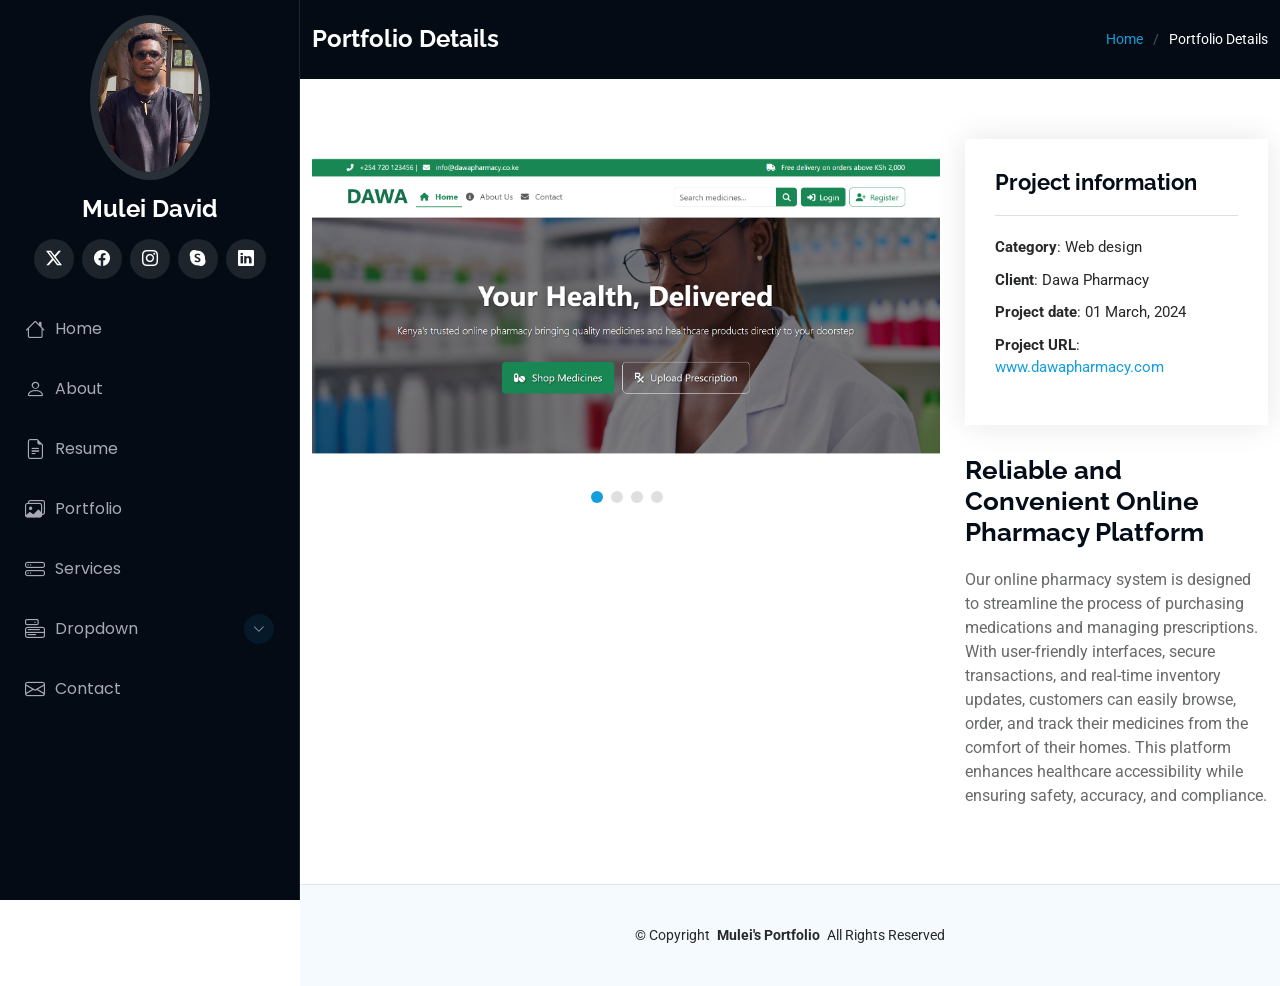
==== portfolio-details.html @ e1dee4e0 "first commit" ====
<!DOCTYPE html>
<html lang="en">

<head>
  <meta charset="utf-8">
  <meta content="width=device-width, initial-scale=1.0" name="viewport">
  <title>MUlei's Portfolio</title>
  <meta content="" name="description">
  <meta content="" name="keywords">

  <!-- Favicons -->
 <link href="assests\images\Favicon 2.png" rel="icon">
  <link href="assests\images\favicon.png" rel="apple-touch-icon">

  <!-- Fonts -->
  <link href="https://fonts.googleapis.com" rel="preconnect">
  <link href="https://fonts.gstatic.com" rel="preconnect" crossorigin>
  <link href="https://fonts.googleapis.com/css2?family=Roboto:ital,wght@0,100;0,300;0,400;0,500;0,700;0,900;1,100;1,300;1,400;1,500;1,700;1,900&family=Poppins:ital,wght@0,100;0,200;0,300;0,400;0,500;0,600;0,700;0,800;0,900;1,100;1,200;1,300;1,400;1,500;1,600;1,700;1,800;1,900&family=Raleway:ital,wght@0,100;0,200;0,300;0,400;0,500;0,600;0,700;0,800;0,900;1,100;1,200;1,300;1,400;1,500;1,600;1,700;1,800;1,900&display=swap" rel="stylesheet">

  <!-- Vendor CSS Files -->
  <link href="assests\vendor\bootstrap\css\bootstrap.min.css" rel="stylesheet">
  <link href="assests\vendor\bootstrap-icons\bootstrap-icons.css" rel="stylesheet">
  <link href="assests\vendor\aos\aos.css" rel="stylesheet">
  <link href="assests\vendor\glightbox\css\glightbox.min.css" rel="stylesheet">
  <link href="assests\vendor\swiper\swiper-bundle.min.css" rel="stylesheet">

  <!-- Main CSS File -->
  <link href="assests\css\main.css" rel="stylesheet">

</head>

<body class="portfolio-details-page">

  <header id="header" class="header dark-background d-flex flex-column">
    <i class="header-toggle d-xl-none bi bi-list"></i>

    <div class="profile-img">
      <img src="assests\images\profile image.jpg" alt="" class="img-fluid rounded-circle">
    </div>

    <a href="index.html" class="logo d-flex align-items-center justify-content-center">
      
      <h1 class="sitename">Mulei David</h1>
    </a>

    <div class="social-links text-center">
      <a href="#" class="twitter"><i class="bi bi-twitter-x"></i></a>
      <a href="#" class="facebook"><i class="bi bi-facebook"></i></a>
      <a href="#" class="instagram"><i class="bi bi-instagram"></i></a>
      <a href="#" class="google-plus"><i class="bi bi-skype"></i></a>
      <a href="#" class="linkedin"><i class="bi bi-linkedin"></i></a>
    </div>

    <nav id="navmenu" class="navmenu">
      <ul>
        <li><a href="#hero"><i class="bi bi-house navicon"></i>Home</a></li>
        <li><a href="#about"><i class="bi bi-person navicon"></i> About</a></li>
        <li><a href="#resume"><i class="bi bi-file-earmark-text navicon"></i> Resume</a></li>
        <li><a href="#portfolio"><i class="bi bi-images navicon"></i> Portfolio</a></li>
        <li><a href="#services"><i class="bi bi-hdd-stack navicon"></i> Services</a></li>
        <li class="dropdown"><a href="#"><i class="bi bi-menu-button navicon"></i> <span>Dropdown</span> <i class="bi bi-chevron-down toggle-dropdown"></i></a>
          <ul>
            <li><a href="#">Dropdown 1</a></li>
            <li class="dropdown"><a href="#"><span>Deep Dropdown</span> <i class="bi bi-chevron-down toggle-dropdown"></i></a>
              <ul>
                <li><a href="#">Deep Dropdown 1</a></li>
                <li><a href="#">Deep Dropdown 2</a></li>
                <li><a href="#">Deep Dropdown 3</a></li>
                <li><a href="#">Deep Dropdown 4</a></li>
                <li><a href="#">Deep Dropdown 5</a></li>
              </ul>
            </li>
            <li><a href="#">Dropdown 2</a></li>
            <li><a href="#">Dropdown 3</a></li>
            <li><a href="#">Dropdown 4</a></li>
          </ul>
        </li>
        <li><a href="#contact"><i class="bi bi-envelope navicon"></i> Contact</a></li>
      </ul>
    </nav>

  </header>

  <main class="main">

    <!-- Page Title -->
    <div class="page-title dark-background">
      <div class="container d-lg-flex justify-content-between align-items-center">
        <h1 class="mb-2 mb-lg-0">Portfolio Details</h1>
        <nav class="breadcrumbs">
          <ol>
            <li><a href="index.html">Home</a></li>
            <li class="current">Portfolio Details</li>
          </ol>
        </nav>
      </div>
    </div><!-- End Page Title -->

    <!-- Portfolio Details Section -->
    <section id="portfolio-details" class="portfolio-details section">

      <div class="container" data-aos="fade-up" data-aos-delay="100">

        <div class="row gy-4">

          <div class="col-lg-8">
            <div class="portfolio-details-slider swiper init-swiper">

              <script type="application/json" class="swiper-config">
                {
                  "loop": true,
                  "speed": 600,
                  "autoplay": {
                    "delay": 5000
                  },
                  "slidesPerView": "auto",
                  "pagination": {
                    "el": ".swiper-pagination",
                    "type": "bullets",
                    "clickable": true
                  }
                }
              </script>

              <div class="swiper-wrapper align-items-center">

                <div class="swiper-slide">
                  <img src="assests\images\portfolio\dawa.png" alt="">
                </div>

                <div class="swiper-slide">
                  <img src="assests\images\portfolio\profile.png" alt="">
                </div>

                <div class="swiper-slide">
                  <img src="assests\images\portfolio\cart.png" alt="">
                </div>

                <div class="swiper-slide">
                  <img src="" alt="">
                </div>

              </div>
              <div class="swiper-pagination"></div>
            </div>
          </div>

          <div class="col-lg-4">
            <div class="portfolio-info" data-aos="fade-up" data-aos-delay="200">
              <h3>Project information</h3>
              <ul>
                <li><strong>Category</strong>: Web design</li>
                <li><strong>Client</strong>: Dawa Pharmacy </li>
                <li><strong>Project date</strong>: 01 March, 2024</li>
                <li><strong>Project URL</strong>: <a href="#">www.dawapharmacy.com</a></li>
              </ul>
            </div>
            <div class="portfolio-description" data-aos="fade-up" data-aos-delay="300">
              <h2>Reliable and Convenient Online Pharmacy Platform</h2>
              <p>
                Our online pharmacy system is designed to streamline the process of purchasing medications and managing prescriptions. With user-friendly interfaces, secure transactions, and real-time inventory updates, customers can easily browse, order, and track their medicines from the comfort of their homes. This platform enhances healthcare accessibility while ensuring safety, accuracy, and compliance.
              </p>
            </div>
          </div>

        </div>

      </div>

    </section><!-- /Portfolio Details Section -->

  </main>

  <footer id="footer" class="footer position-relative light-background">

    <div class="container">
      <div class="copyright text-center ">
        <p>© <span>Copyright</span> <strong class="px-1 sitename">Mulei's Portfolio</strong>  <span>All Rights Reserved</span></p>
      </div>
      
    </div>

  </footer>

  <!-- Scroll Top -->
  <a href="#" id="scroll-top" class="scroll-top d-flex align-items-center justify-content-center"><i class="bi bi-arrow-up-short"></i></a>

  <!-- Preloader -->
  <div id="preloader"></div>

  <!-- Vendor JS Files -->
  <script src="assests\vendor\bootstrap\js\bootstrap.bundle.min.js"></script>
  <script src="assests\vendor\php-email-form\validate.js"></script>
  <script src="assests\vendor\aos\aos.js"></script>
  <script src="assests\vendor\typed.js\typed.umd.js"></script>
  <script src="assests\vendor\purecounter\purecounter_vanilla.js"></script>
  <script src="assests\vendor\waypoints\noframework.waypoints.js"></script>
  <script src="assests\vendor\glightbox\js\glightbox.min.js"></script>
  <script src="assests\vendor\imagesloaded\imagesloaded.pkgd.min.js"></script>
  <script src="assests\vendor\isotope-layout\isotope.pkgd.min.js"></script>
  <script src="assests\vendor\swiper\swiper-bundle.min.js"></script>

  <!-- Main JS File -->
  <script src="assests\js\main.js"></script>

</body>

</html>
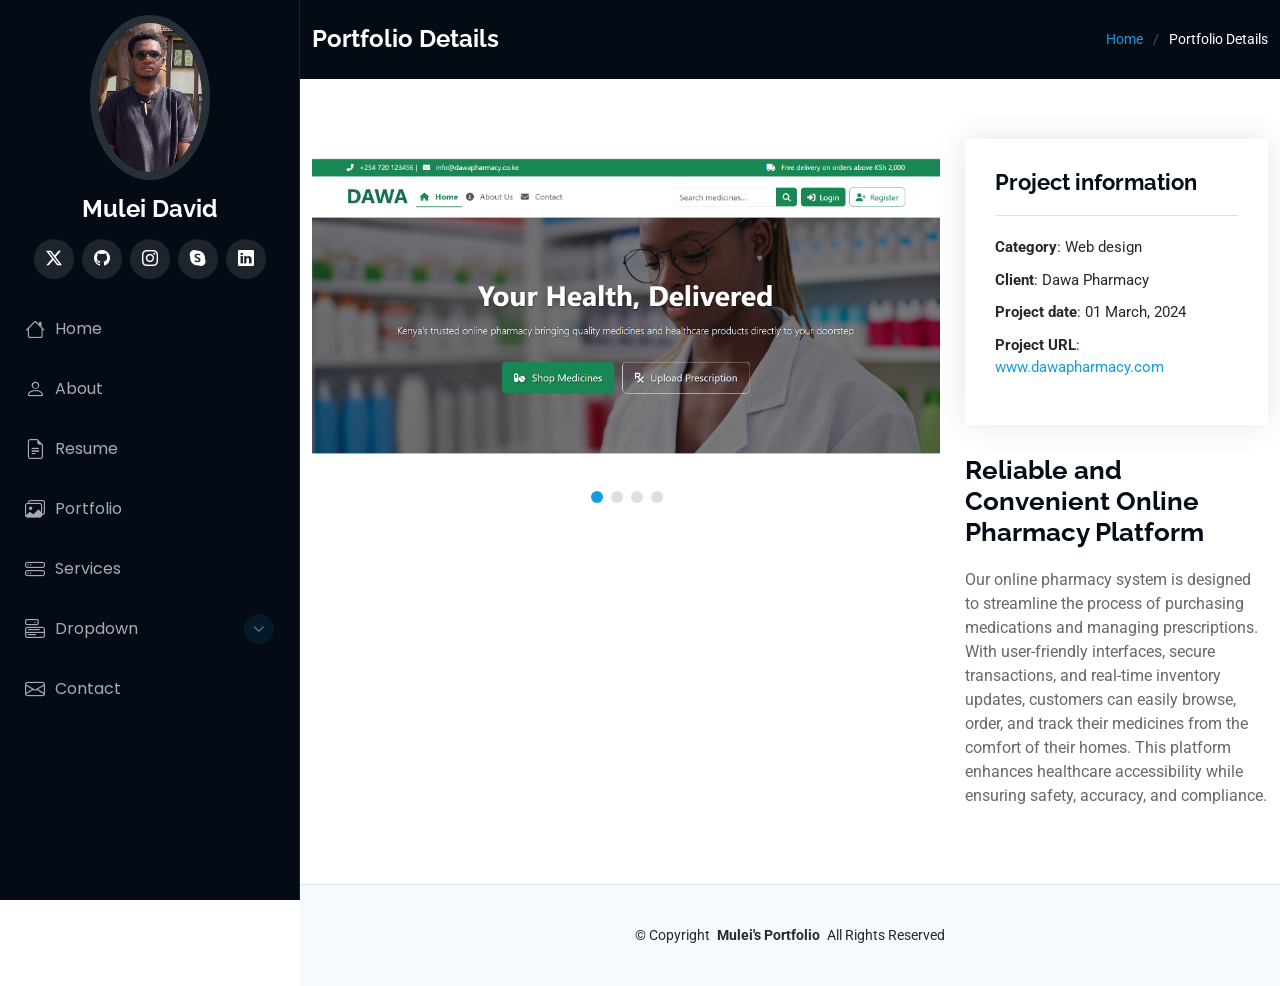
==== commit b184b5a8: "update" ====
--- a/portfolio-details.html
+++ b/portfolio-details.html
@@ -45,7 +45,7 @@
 
     <div class="social-links text-center">
       <a href="#" class="twitter"><i class="bi bi-twitter-x"></i></a>
-      <a href="#" class="facebook"><i class="bi bi-facebook"></i></a>
+      <a href="#" class="github"><i class="bi bi-github"></i></a>
       <a href="#" class="instagram"><i class="bi bi-instagram"></i></a>
       <a href="#" class="google-plus"><i class="bi bi-skype"></i></a>
       <a href="#" class="linkedin"><i class="bi bi-linkedin"></i></a>
